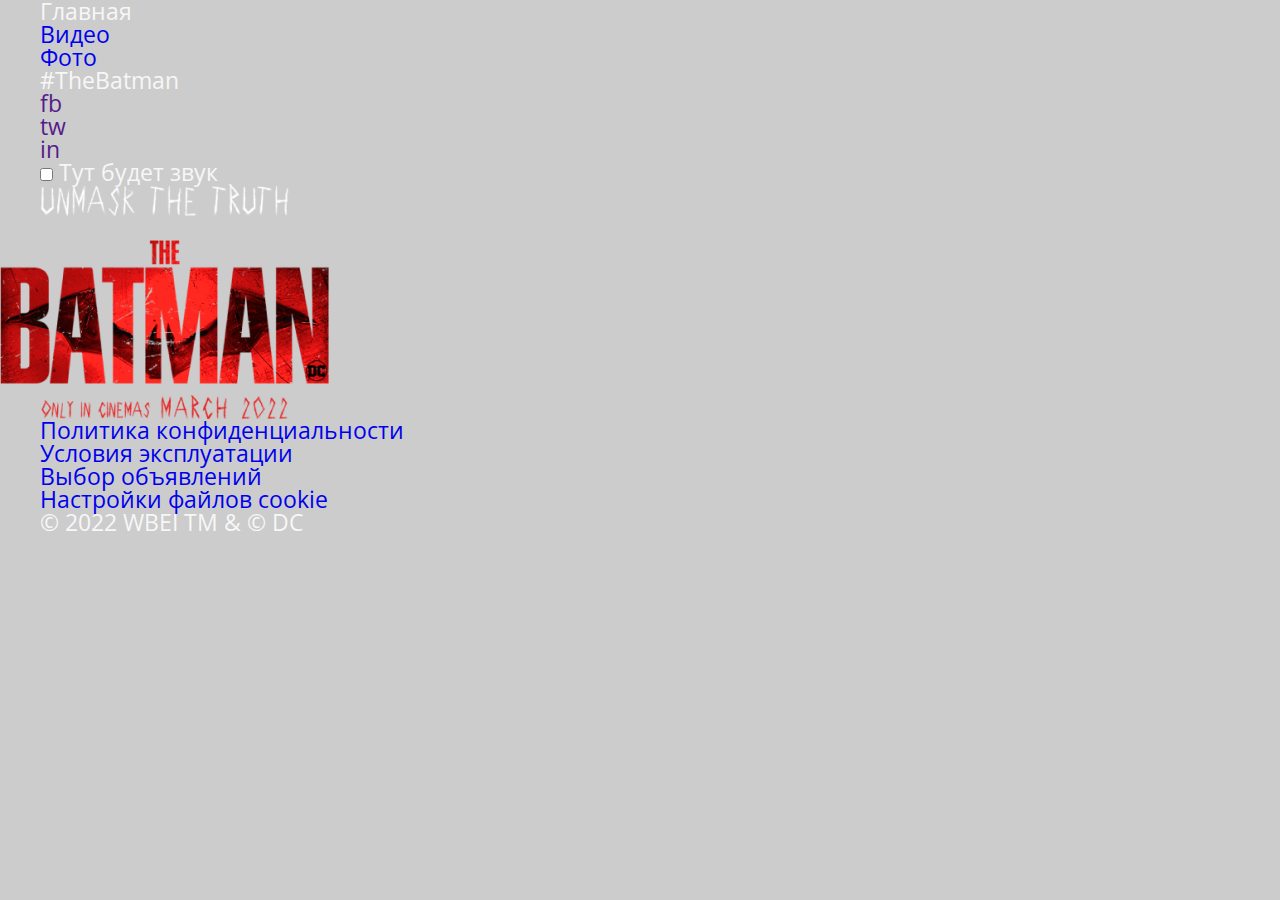
==== index.html @ 8228e829 "feat: add html to project" ====
<!DOCTYPE html>

<html lang="ru">

<head>
	<title>Batman</title>
	<meta name="viewport" content="width=device-width, initial-scale=1.0" />
	<link href="https://fonts.googleapis.com/css?family=Open+Sans:regular&display=swap" rel="stylesheet" />
	<link href="https://fonts.googleapis.com/css?family=Roboto:regular&display=swap" rel="stylesheet" />
	<link rel="stylesheet" href="css/style.css">
	<meta charset="UTF-8">
</head>

<body>
	<div class="wrapper">


		<header class="header">
			<div class='header__container _container'>

				<div class="header__row">

					<nav class="header__navigation navigation">
						<ul class="navigation__list">
							<li class="navigation__item">
								<a class="navigation__link">Главная</a>
							</li>
							<li class="navigation__item">
								<a href="video.html" class="navigation__link">Видео</a>
							</li>
							<li class="navigation__item">
								<a href="photo.html" class="navigation__link">Фото</a>
							</li>
						</ul>

						<p class="header__hashtag">#TheBatman</p>

						<ul class="header__social social">
							<li class="social__item">
								<a href="" class="social__link">fb</a>
							</li>
							<li class="social__item">
								<a href="" class="social__link">tw</a>
							</li>
							<li class="social__item">
								<a href="" class="social__link">in</a>
							</li>
						</ul>
					</nav>

					<div class="mute">
						<input class="mute__checkbox" type="checkbox" id="mute">
						<label class="mute__label" for="mute">Тут будет звук</label>
						<!-- ! в for лэйбла записывается id того инпута, с которым хотим связать лэйбл -->
					</div>

				</div>

			</div>
		</header>


		<main class="main">

			<img class="main__logo" src="img/main-logo.png" alt="logo for movie" width="329" height="235">


			<!-- <div class="main__background _ibg">
				<img src="" alt="">
			</div> -->
		</main>


		<footer class="footer">

			<div class='footer__container _container'>
				<div class="footer__row">

					<ul class="footer__list">
						<li class="footer__item">
							<a href="#" class="footer__link">Политика конфиденциальности</a>
						</li>
						<li class="footer__item">
							<a href="#" class="footer__link">Условия эксплуатации</a>
						</li>
						<li class="footer__item">
							<a href="#" class="footer__link">Выбор объявлений</a>
						</li>
						<li class="footer__item">
							<a href="#" class="footer__link">Настройки файлов cookie</a>
						</li>
					</ul>

					<p class="footer__copyright">© 2022 WBEI TM & © DC</p>

				</div>
			</div>

		</footer>


	</div>

	<script src="js/script.js"></script>

</body>

</html>
---- css/style.css ----
* {
  padding: 0;
  margin: 0;
  border: 0;
}

*,
*:before,
*:after {
  -webkit-box-sizing: border-box;
  box-sizing: border-box;
}

:focus,
:active {
  outline: none;
}

a:focus,
a:active {
  outline: none;
}

nav,
footer,
header,
aside {
  display: block;
}

html,
body {
  height: 100%;
  width: 100%;
  font-size: 100%;
  line-height: 1;
  font-size: 14px;
  -ms-text-size-adjust: 100%;
  -moz-text-size-adjust: 100%;
  -webkit-text-size-adjust: 100%;
}

input,
button,
textarea {
  font-family: inherit;
}

input::-ms-clear {
  display: none;
}

button {
  cursor: pointer;
}

button::-moz-focus-inner {
  padding: 0;
  border: 0;
}

a,
a:visited {
  text-decoration: none;
}

a:hover {
  text-decoration: none;
}

ul li {
  list-style: none;
}

img {
  vertical-align: top;
}

h1,
h2,
h3,
h4,
h5,
h6 {
  font-size: inherit;
  font-weight: inherit;
}

/*--------------------*/
body {
  height: 100%;
  line-height: 1;
  font-size: 23px;
  font-weight: 400;
  color: #f7f7f7;
  font-family: "Open Sans";
  background: #cccccc;
}

body._lock {
  overflow: hidden;
}

.wrapper {
  width: 100%;
  min-height: 100%;
  overflow: hidden;
  display: -webkit-box;
  display: -ms-flexbox;
  display: flex;
  -webkit-box-orient: vertical;
  -webkit-box-direction: normal;
  -ms-flex-direction: column;
  flex-direction: column;
}

._container {
  max-width: 1200px;
  padding: 0px 15px;
  margin: 0px auto;
  -webkit-box-sizing: content-box;
  box-sizing: content-box;
}

._ibg {
  position: relative;
}

._ibg img {
  position: absolute;
  width: 100%;
  height: 100%;
  top: 0;
  left: 0;
  -o-object-fit: cover;
  object-fit: cover;
}
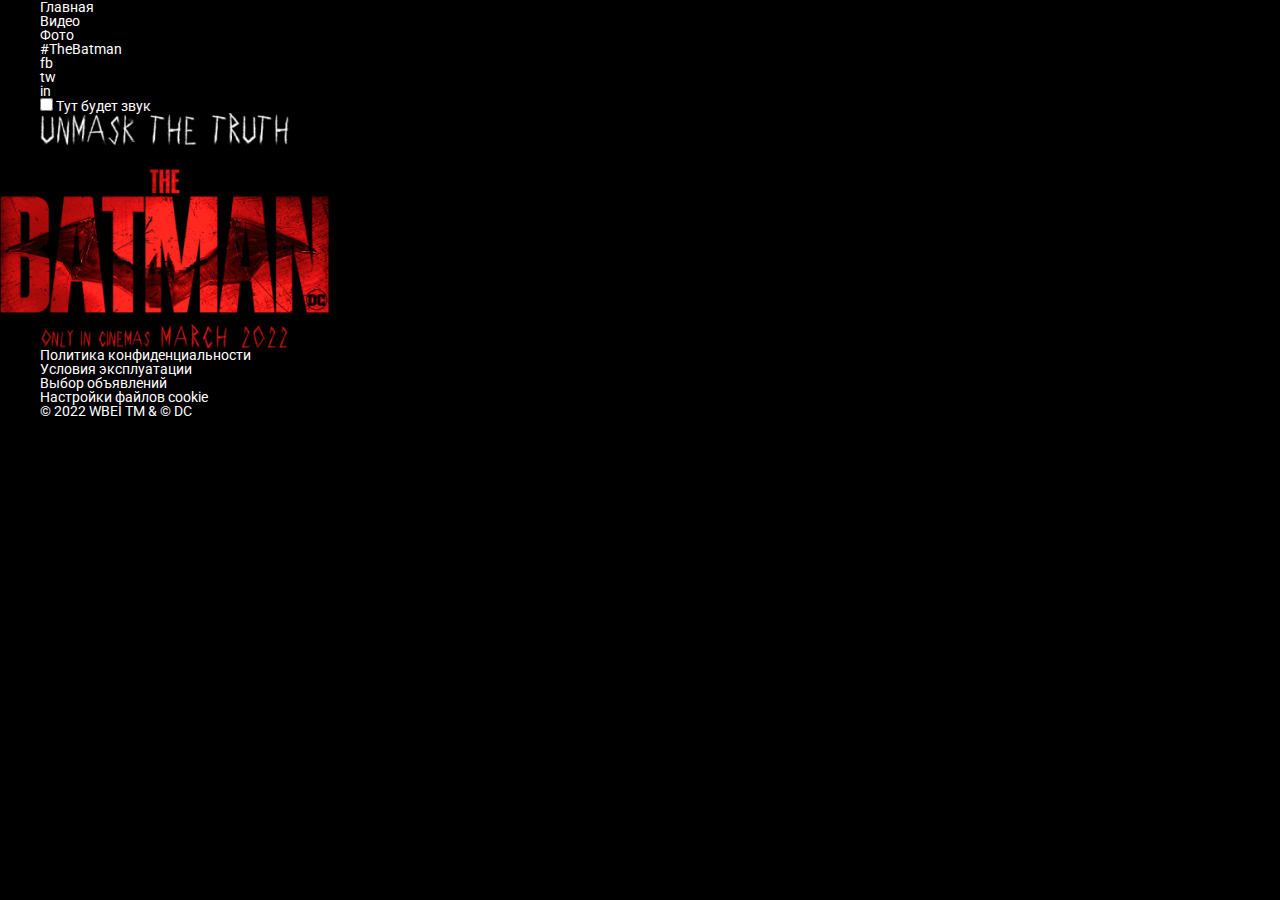
==== commit d00ef055: "feat: start CSS" ====
--- a/index.html
+++ b/index.html
@@ -6,7 +6,7 @@
 	<title>Batman</title>
 	<meta name="viewport" content="width=device-width, initial-scale=1.0" />
 	<link href="https://fonts.googleapis.com/css?family=Open+Sans:regular&display=swap" rel="stylesheet" />
-	<link href="https://fonts.googleapis.com/css?family=Roboto:regular&display=swap" rel="stylesheet" />
+	<link href="https://fonts.googleapis.com/css?family=Roboto:regular,500&display=swap" rel="stylesheet" />
 	<link rel="stylesheet" href="css/style.css">
 	<meta charset="UTF-8">
 </head>
--- a/css/style.css
+++ b/css/style.css
@@ -4,32 +4,24 @@
   border: 0;
 }
 
-*,
-*:before,
-*:after {
+*, *:before, *:after {
   -webkit-box-sizing: border-box;
   box-sizing: border-box;
 }
 
-:focus,
-:active {
+:focus, :active {
   outline: none;
 }
 
-a:focus,
-a:active {
+a:focus, a:active {
   outline: none;
 }
 
-nav,
-footer,
-header,
-aside {
+nav, footer, header, aside {
   display: block;
 }
 
-html,
-body {
+html, body {
   height: 100%;
   width: 100%;
   font-size: 100%;
@@ -40,9 +32,7 @@
   -webkit-text-size-adjust: 100%;
 }
 
-input,
-button,
-textarea {
+input, button, textarea {
   font-family: inherit;
 }
 
@@ -59,8 +49,7 @@
   border: 0;
 }
 
-a,
-a:visited {
+a, a:visited {
   text-decoration: none;
 }
 
@@ -76,12 +65,7 @@
   vertical-align: top;
 }
 
-h1,
-h2,
-h3,
-h4,
-h5,
-h6 {
+h1, h2, h3, h4, h5, h6 {
   font-size: inherit;
   font-weight: inherit;
 }
@@ -89,16 +73,22 @@
 /*--------------------*/
 body {
   height: 100%;
+  min-width: 320px;
   line-height: 1;
-  font-size: 23px;
+  font-size: 14px;
   font-weight: 400;
-  color: #f7f7f7;
-  font-family: "Open Sans";
-  background: #cccccc;
+  font-family: Roboto, sans-serif;
+  color: #ffffff;
+  background-color: #000000;
 }
 
-body._lock {
-  overflow: hidden;
+img {
+  max-width: 100%;
+  height: auto;
+}
+
+a {
+  color: inherit;
 }
 
 .wrapper {
@@ -110,8 +100,8 @@
   display: flex;
   -webkit-box-orient: vertical;
   -webkit-box-direction: normal;
-  -ms-flex-direction: column;
-  flex-direction: column;
+      -ms-flex-direction: column;
+          flex-direction: column;
 }
 
 ._container {
@@ -119,19 +109,5 @@
   padding: 0px 15px;
   margin: 0px auto;
   -webkit-box-sizing: content-box;
-  box-sizing: content-box;
+          box-sizing: content-box;
 }
-
-._ibg {
-  position: relative;
-}
-
-._ibg img {
-  position: absolute;
-  width: 100%;
-  height: 100%;
-  top: 0;
-  left: 0;
-  -o-object-fit: cover;
-  object-fit: cover;
-}
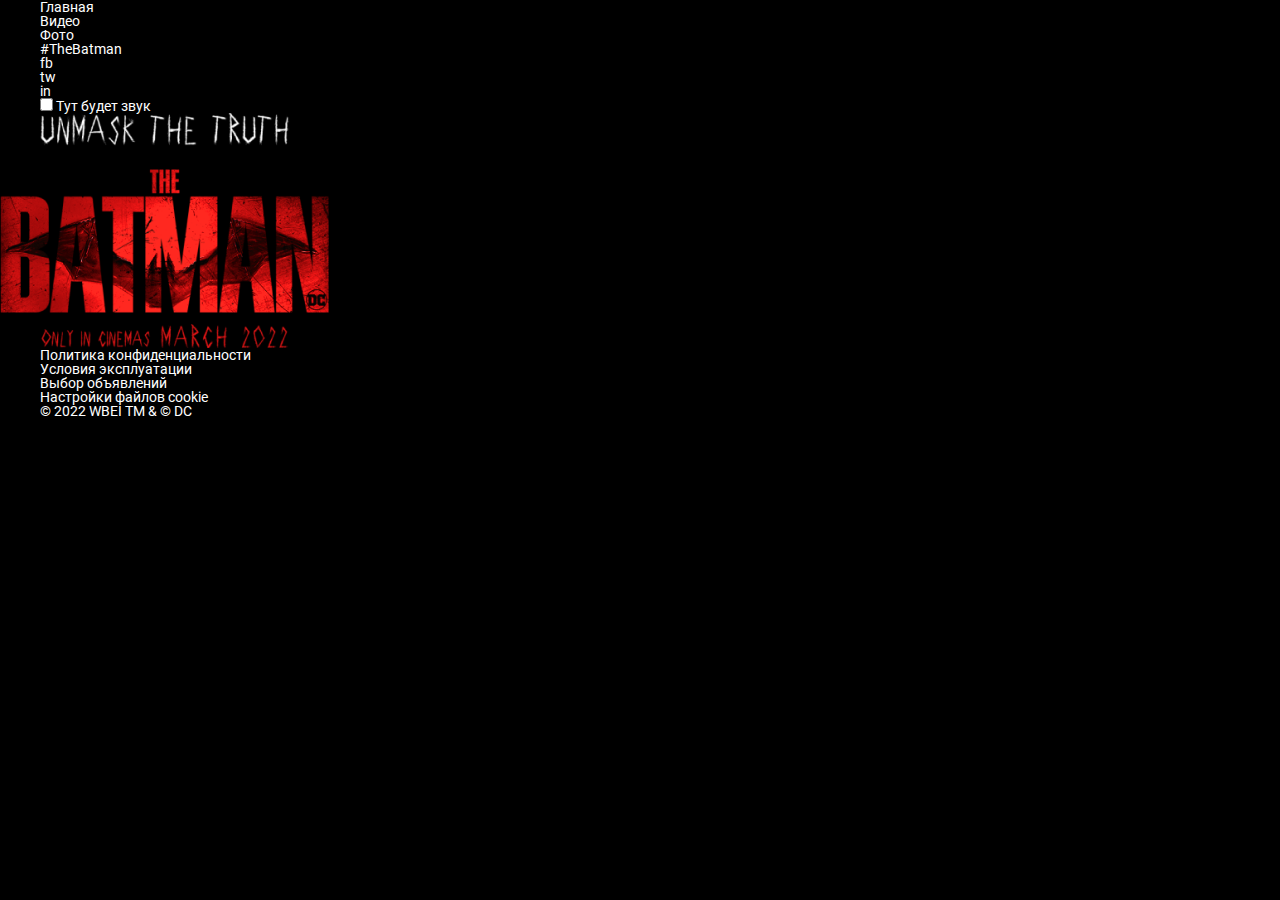
==== commit 65a4d587: "feat: change the way to plug in fonts, add preload for fonts" ====
--- a/index.html
+++ b/index.html
@@ -5,10 +5,12 @@
 <head>
 	<title>Batman</title>
 	<meta name="viewport" content="width=device-width, initial-scale=1.0" />
-	<link href="https://fonts.googleapis.com/css?family=Open+Sans:regular&display=swap" rel="stylesheet" />
-	<link href="https://fonts.googleapis.com/css?family=Roboto:regular,500&display=swap" rel="stylesheet" />
+	<meta charset="UTF-8">
+	<!-- <link href="https://fonts.googleapis.com/css?family=Roboto:regular,500&display=swap" rel="stylesheet" /> -->
 	<link rel="stylesheet" href="css/style.css">
-	<meta charset="UTF-8">
+
+	<link rel="preload" href="fonts/roboto-v29-latin_cyrillic-regular.woff2	" as="font" type="font/woff2" crossorigin>
+	<link rel="preload" href="fonts/roboto-v29-latin_cyrillic-500.woff2	" as="font" type="font/woff2" crossorigin>
 </head>
 
 <body>
@@ -37,13 +39,13 @@
 
 						<ul class="header__social social">
 							<li class="social__item">
-								<a href="" class="social__link">fb</a>
+								<a href="" class="social__link" aria-label="link to facebook">fb</a>
 							</li>
 							<li class="social__item">
-								<a href="" class="social__link">tw</a>
+								<a href="" class="social__link" aria-label="link to twitter">tw</a>
 							</li>
 							<li class="social__item">
-								<a href="" class="social__link">in</a>
+								<a href="" class="social__link" aria-label="link to instagram">in</a>
 							</li>
 						</ul>
 					</nav>
--- a/css/style.css
+++ b/css/style.css
@@ -1,3 +1,17 @@
+@font-face {
+  font-family: Roboto;
+  font-weight: 400;
+  font-display: swap;
+  src: local("Roboto"), url(../fonts/roboto-v29-latin_cyrillic-regular.woff2) format("woff2"), url(../fonts/roboto-v29-latin_cyrillic-regular.woff) format("woff");
+}
+
+@font-face {
+  font-family: Roboto;
+  font-weight: 500;
+  font-display: swap;
+  src: local("Roboto"), url(../fonts/roboto-v29-latin_cyrillic-500.woff2) format("woff2"), url(../fonts/roboto-v29-latin_cyrillic-500.woff) format("woff");
+}
+
 * {
   padding: 0;
   margin: 0;
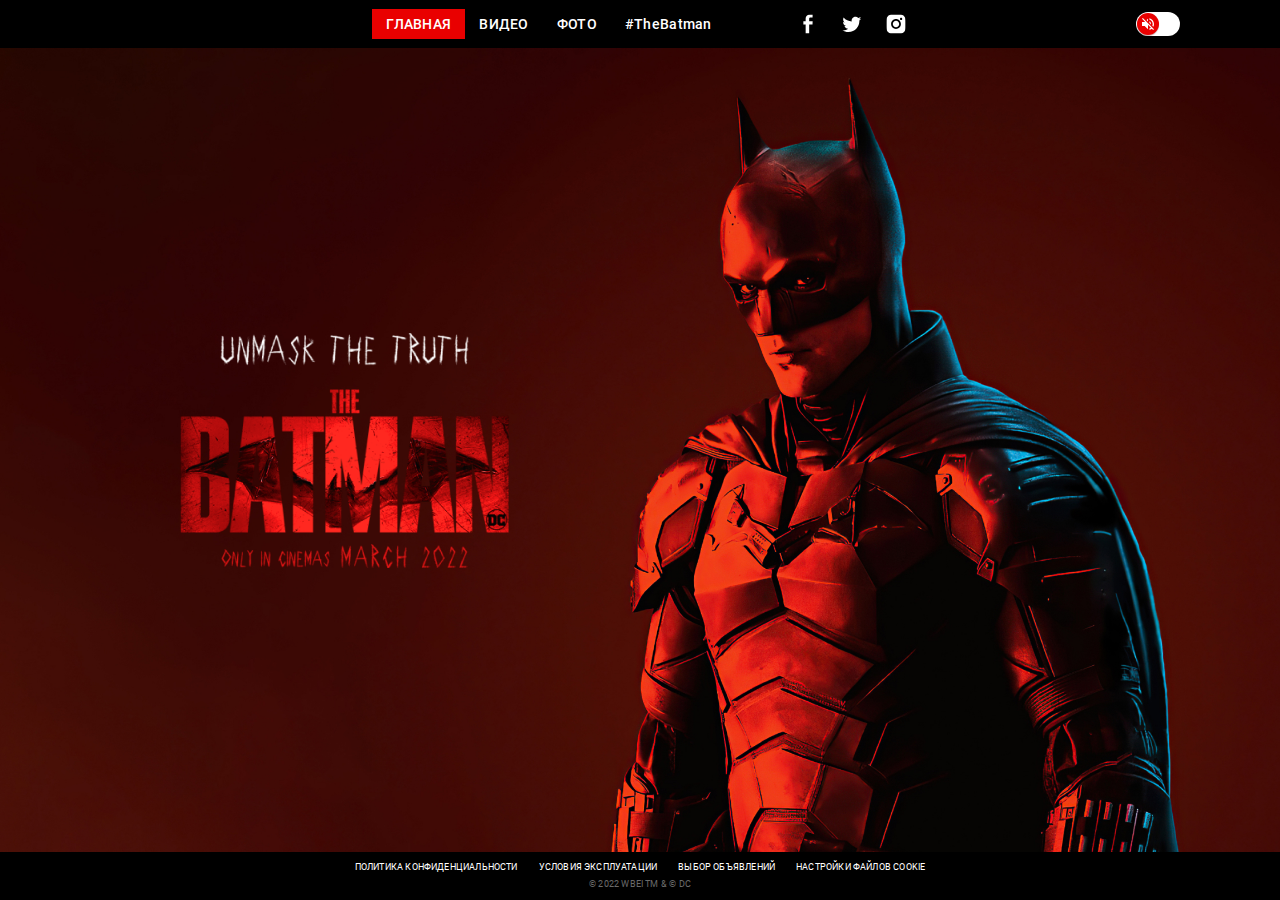
==== commit f3d70853: "feat: add CSS with adaptive" ====
--- a/index.html
+++ b/index.html
@@ -6,7 +6,6 @@
 	<title>Batman</title>
 	<meta name="viewport" content="width=device-width, initial-scale=1.0" />
 	<meta charset="UTF-8">
-	<!-- <link href="https://fonts.googleapis.com/css?family=Roboto:regular,500&display=swap" rel="stylesheet" /> -->
 	<link rel="stylesheet" href="css/style.css">
 
 	<link rel="preload" href="fonts/roboto-v29-latin_cyrillic-regular.woff2	" as="font" type="font/woff2" crossorigin>
@@ -22,10 +21,15 @@
 
 				<div class="header__row">
 
+					<button class="header__burger"></button>
+
 					<nav class="header__navigation navigation">
+
+						<button class="navigation__close"></button>
+
 						<ul class="navigation__list">
 							<li class="navigation__item">
-								<a class="navigation__link">Главная</a>
+								<a class="navigation__link navigation__link_active">Главная</a>
 							</li>
 							<li class="navigation__item">
 								<a href="video.html" class="navigation__link">Видео</a>
@@ -39,20 +43,59 @@
 
 						<ul class="header__social social">
 							<li class="social__item">
-								<a href="" class="social__link" aria-label="link to facebook">fb</a>
+								<a href="" class="social__link social__link_fb" aria-label="link to facebook"><svg
+										width="24" height="24" fill="currentColor" xmlns="http://www.w3.org/2000/svg">
+										<g clip-path="url(#a)">
+											<path
+												d="M9.65 21.6v-9.01H7.2V9.348h2.45v-2.77c0-2.178 1.448-4.177 4.784-4.177 1.35 0 2.35.126 2.35.126l-.08 3.029s-1.018-.01-2.13-.01c-1.202 0-1.395.54-1.395 1.434v2.368H16.8l-.157 3.244h-3.464V21.6H9.651Z" />
+										</g>
+										<defs>
+											<clipPath id="a">
+												<path transform="translate(7.2 2.4)" d="M0 0h9.6v19.2H0z" />
+											</clipPath>
+										</defs>
+									</svg>
+								</a>
 							</li>
 							<li class="social__item">
-								<a href="" class="social__link" aria-label="link to twitter">tw</a>
+								<a href="" class="social__link social__link_tw" aria-label="link to twitter"><svg
+										width="24" height="24" viewBox="0 0 24 24" fill="currentColor"
+										xmlns="http://www.w3.org/2000/svg">
+										<g clip-path="url(#clip0_218_273)">
+											<path
+												d="M21.3013 6.52138C20.6042 6.83024 19.8554 7.03894 19.0682 7.13327C19.8805 6.64725 20.4881 5.88232 20.7778 4.9812C20.0147 5.43448 19.1795 5.75354 18.3086 5.92451C17.7229 5.29914 16.9471 4.88464 16.1017 4.74535C15.2563 4.60607 14.3885 4.74979 13.6331 5.15421C12.8778 5.55863 12.2771 6.20112 11.9243 6.98193C11.5715 7.76274 11.4863 8.63818 11.6821 9.47233C10.1358 9.39469 8.6231 8.99279 7.2422 8.2927C5.8613 7.59262 4.64303 6.61 3.66647 5.40861C3.33256 5.98461 3.14056 6.65244 3.14056 7.36367C3.14019 8.00395 3.29786 8.63441 3.59959 9.19913C3.90132 9.76386 4.33777 10.2454 4.87023 10.601C4.25272 10.5813 3.64883 10.4145 3.10884 10.1143V10.1644C3.10877 11.0624 3.4194 11.9328 3.98802 12.6278C4.55663 13.3229 5.3482 13.7998 6.22842 13.9777C5.65558 14.1327 5.055 14.1555 4.47204 14.0444C4.72038 14.8171 5.20414 15.4928 5.85558 15.9769C6.50702 16.461 7.29353 16.7292 8.10501 16.7441C6.72748 17.8255 5.02624 18.4121 3.27496 18.4095C2.96474 18.4096 2.65478 18.3915 2.34668 18.3553C4.12433 19.4982 6.19364 20.1048 8.30703 20.1025C15.4611 20.1025 19.3721 14.1772 19.3721 9.03824C19.3721 8.87129 19.3679 8.70266 19.3604 8.53571C20.1211 7.98556 20.7778 7.30431 21.2996 6.52388L21.3013 6.52138Z" />
+										</g>
+										<defs>
+											<clipPath id="clip0_218_273">
+												<rect width="19.2" height="19.2"
+													transform="translate(2.3999 2.40002)" />
+											</clipPath>
+										</defs>
+									</svg></a>
 							</li>
 							<li class="social__item">
-								<a href="" class="social__link" aria-label="link to instagram">in</a>
+								<a href="" class="social__link social__link_inst" aria-label="link to instagram"><svg
+										width="24" height="24" viewBox="0 0 24 24" fill="currentColor"
+										xmlns="http://www.w3.org/2000/svg">
+										<g clip-path="url(#clip0_218_278)">
+											<path
+												d="M12 8.81005C10.2435 8.81005 8.81004 10.2435 8.81004 12C8.81004 13.7566 10.2435 15.19 12 15.19C13.7566 15.19 15.19 13.7566 15.19 12C15.19 10.2435 13.7566 8.81005 12 8.81005ZM21.5676 12C21.5676 10.6791 21.5796 9.37003 21.5054 8.05144C21.4312 6.51986 21.0818 5.16059 19.9619 4.04062C18.8395 2.91826 17.4826 2.57126 15.951 2.49708C14.63 2.42289 13.321 2.43485 12.0024 2.43485C10.6814 2.43485 9.37242 2.42289 8.05382 2.49708C6.52224 2.57126 5.16297 2.92065 4.043 4.04062C2.92064 5.16298 2.57364 6.51986 2.49946 8.05144C2.42527 9.37243 2.43724 10.6814 2.43724 12C2.43724 13.3186 2.42527 14.6301 2.49946 15.9486C2.57364 17.4802 2.92303 18.8395 4.043 19.9595C5.16536 21.0818 6.52224 21.4288 8.05382 21.503C9.37481 21.5772 10.6838 21.5652 12.0024 21.5652C13.3234 21.5652 14.6324 21.5772 15.951 21.503C17.4826 21.4288 18.8419 21.0794 19.9619 19.9595C21.0842 18.8371 21.4312 17.4802 21.5054 15.9486C21.582 14.6301 21.5676 13.321 21.5676 12ZM12 16.9083C9.28387 16.9083 7.0918 14.7162 7.0918 12C7.0918 9.28388 9.28387 7.09181 12 7.09181C14.7162 7.09181 16.9083 9.28388 16.9083 12C16.9083 14.7162 14.7162 16.9083 12 16.9083ZM17.1093 8.03708C16.4751 8.03708 15.963 7.52496 15.963 6.89079C15.963 6.25662 16.4751 5.7445 17.1093 5.7445C17.7435 5.7445 18.2556 6.25662 18.2556 6.89079C18.2558 7.04138 18.2262 7.19052 18.1687 7.32968C18.1112 7.46884 18.0267 7.59528 17.9203 7.70176C17.8138 7.80824 17.6873 7.89267 17.5482 7.95021C17.409 8.00775 17.2599 8.03727 17.1093 8.03708Z" />
+										</g>
+										<defs>
+											<clipPath id="clip0_218_278">
+												<rect width="19.2" height="19.2"
+													transform="translate(2.3999 2.40002)" />
+											</clipPath>
+										</defs>
+									</svg></a>
 							</li>
 						</ul>
+
 					</nav>
 
 					<div class="mute">
 						<input class="mute__checkbox" type="checkbox" id="mute">
-						<label class="mute__label" for="mute">Тут будет звук</label>
+						<label class="mute__label" for="mute"></label>
 						<!-- ! в for лэйбла записывается id того инпута, с которым хотим связать лэйбл -->
 					</div>
 
@@ -62,7 +105,7 @@
 		</header>
 
 
-		<main class="main">
+		<main class="main main_index">
 
 			<img class="main__logo" src="img/main-logo.png" alt="logo for movie" width="329" height="235">
 
--- a/css/style.css
+++ b/css/style.css
@@ -18,24 +18,32 @@
   border: 0;
 }
 
-*, *:before, *:after {
+*,
+*:before,
+*:after {
   -webkit-box-sizing: border-box;
   box-sizing: border-box;
 }
 
-:focus, :active {
+:focus,
+:active {
   outline: none;
 }
 
-a:focus, a:active {
+a:focus,
+a:active {
   outline: none;
 }
 
-nav, footer, header, aside {
+nav,
+footer,
+header,
+aside {
   display: block;
 }
 
-html, body {
+html,
+body {
   height: 100%;
   width: 100%;
   font-size: 100%;
@@ -46,7 +54,9 @@
   -webkit-text-size-adjust: 100%;
 }
 
-input, button, textarea {
+input,
+button,
+textarea {
   font-family: inherit;
 }
 
@@ -63,7 +73,9 @@
   border: 0;
 }
 
-a, a:visited {
+a,
+a:visited {
+  color: inherit;
   text-decoration: none;
 }
 
@@ -79,9 +91,15 @@
   vertical-align: top;
 }
 
-h1, h2, h3, h4, h5, h6 {
+h1,
+h2,
+h3,
+h4,
+h5,
+h6 {
   font-size: inherit;
   font-weight: inherit;
+  margin: 0;
 }
 
 /*--------------------*/
@@ -101,10 +119,6 @@
   height: auto;
 }
 
-a {
-  color: inherit;
-}
-
 .wrapper {
   width: 100%;
   min-height: 100%;
@@ -116,12 +130,367 @@
   -webkit-box-direction: normal;
       -ms-flex-direction: column;
           flex-direction: column;
-}
-
-._container {
-  max-width: 1200px;
-  padding: 0px 15px;
-  margin: 0px auto;
-  -webkit-box-sizing: content-box;
-          box-sizing: content-box;
-}
+  -webkit-box-pack: justify;
+      -ms-flex-pack: justify;
+          justify-content: space-between;
+}
+
+.header__row {
+  padding: 9px 0;
+  position: relative;
+}
+
+@media (max-width: 768px) {
+  .header__row {
+    display: -webkit-box;
+    display: -ms-flexbox;
+    display: flex;
+    -webkit-box-align: center;
+        -ms-flex-align: center;
+            align-items: center;
+    min-height: 50px;
+    padding-left: 20px;
+  }
+}
+
+.header__burger {
+  display: none;
+}
+
+@media (max-width: 768px) {
+  .header__burger {
+    display: block;
+    width: 20px;
+    height: 12px;
+    background-color: transparent;
+    background-image: url(../img/menu.svg);
+  }
+}
+
+.navigation__close {
+  display: none;
+}
+
+@media (max-width: 768px) {
+  .navigation__close {
+    display: block;
+    position: absolute;
+    top: 20px;
+    left: 20px;
+    width: 16px;
+    height: 16px;
+    background-image: url(../img/close.svg);
+    background-color: transparent;
+  }
+}
+
+.navigation {
+  display: -webkit-box;
+  display: -ms-flexbox;
+  display: flex;
+  -webkit-box-pack: center;
+      -ms-flex-pack: center;
+          justify-content: center;
+  -webkit-box-align: center;
+      -ms-flex-align: center;
+          align-items: center;
+  font-weight: 500;
+  line-height: 16px;
+  letter-spacing: 0.02em;
+}
+
+@media (max-width: 768px) {
+  .navigation {
+    position: fixed;
+    top: 0;
+    left: -100%;
+    bottom: 0;
+    width: 240px;
+    background: #260707;
+    -webkit-box-orient: vertical;
+    -webkit-box-direction: normal;
+        -ms-flex-direction: column;
+            flex-direction: column;
+    -webkit-box-pack: start;
+        -ms-flex-pack: start;
+            justify-content: flex-start;
+    -webkit-box-align: stretch;
+        -ms-flex-align: stretch;
+            align-items: stretch;
+    padding-top: 90px;
+    text-align: center;
+    -webkit-transition: left 0.3s ease-in-out;
+    transition: left 0.3s ease-in-out;
+  }
+}
+
+@media (max-width: 768px) {
+  .navigation_active {
+    left: 0;
+  }
+}
+
+.navigation__list {
+  display: -webkit-box;
+  display: -ms-flexbox;
+  display: flex;
+  text-transform: uppercase;
+}
+
+@media (max-width: 768px) {
+  .navigation__list {
+    -webkit-box-orient: vertical;
+    -webkit-box-direction: normal;
+        -ms-flex-direction: column;
+            flex-direction: column;
+  }
+}
+
+.navigation__link {
+  display: block;
+  padding: 7px 14px;
+}
+
+@media (max-width: 768px) {
+  .navigation__link {
+    padding: 12px;
+  }
+}
+
+.navigation__link_active {
+  background-color: #e90000;
+}
+
+.header__hashtag {
+  padding: 7px 14px;
+  margin-right: 70px;
+}
+
+@media (max-width: 768px) {
+  .header__hashtag {
+    margin-right: 0;
+    margin-bottom: 40px;
+  }
+}
+
+.social {
+  display: -webkit-box;
+  display: -ms-flexbox;
+  display: flex;
+}
+
+@media (max-width: 768px) {
+  .social {
+    -webkit-box-pack: center;
+        -ms-flex-pack: center;
+            justify-content: center;
+  }
+}
+
+.social__item {
+  margin-right: 20px;
+}
+
+.social__item:last-child {
+  margin-right: 0;
+}
+
+.social__link {
+  display: block;
+  width: 24px;
+  height: 24px;
+  -webkit-transition: color 0.3s ease-in-out;
+  transition: color 0.3s ease-in-out;
+  color: #ffffff;
+}
+
+.social__link_fb:hover {
+  color: #e90000;
+}
+
+.social__link_tw:hover {
+  color: #e90000;
+}
+
+.social__link_inst:hover {
+  color: #e90000;
+}
+
+.mute {
+  position: absolute;
+  right: 100px;
+  top: 50%;
+  -webkit-transform: translateY(-50%);
+          transform: translateY(-50%);
+  width: 44px;
+  height: 24px;
+  overflow: hidden;
+  background: #ffffff;
+  border-radius: 30px;
+}
+
+@media (max-width: 1024px) {
+  .mute {
+    right: 20px;
+  }
+}
+
+.mute__checkbox {
+  position: relative;
+  width: 100%;
+  height: 100%;
+  padding: 0;
+  margin: 0;
+  opacity: 0;
+  cursor: pointer;
+  z-index: 3;
+}
+
+.mute__checkbox:checked + .mute__label::before {
+  left: -22px;
+}
+
+.mute__checkbox:checked + .mute__label::after {
+  right: 1px;
+}
+
+.mute__label::before, .mute__label::after {
+  content: "";
+  position: absolute;
+  top: 1px;
+  display: block;
+  width: 22px;
+  height: 22px;
+  border-radius: 50%;
+  background-color: #e90000;
+  -webkit-box-shadow: 0px 1px 1px rgba(69, 2, 2, 0.3);
+          box-shadow: 0px 1px 1px rgba(69, 2, 2, 0.3);
+  -webkit-transition: left 0.3s ease-in-out, right 0.3s ease-in-out;
+  transition: left 0.3s ease-in-out, right 0.3s ease-in-out;
+  background-position: center;
+  background-repeat: no-repeat;
+}
+
+.mute__label::before {
+  left: 1px;
+  background-image: url(../img/mute-volume_off.svg);
+}
+
+.mute__label::after {
+  right: -22px;
+  background-image: url(../img/mute-volume_up.svg);
+}
+
+.main {
+  -webkit-box-flex: 1;
+      -ms-flex-positive: 1;
+          flex-grow: 1;
+}
+
+.main_index {
+  display: -webkit-box;
+  display: -ms-flexbox;
+  display: flex;
+  -webkit-box-align: center;
+      -ms-flex-align: center;
+          align-items: center;
+  background-image: url(../img/main_index_bg.jpg);
+  background-position: top;
+  background-size: cover;
+  padding-left: 180px;
+}
+
+@media (max-width: 1024px) {
+  .main_index {
+    padding-left: 60px;
+  }
+}
+
+@media (max-width: 768px) {
+  .main_index {
+    padding-left: 20px;
+  }
+}
+
+@media (max-width: 580px) {
+  .main_index {
+    padding-left: 0px;
+    padding-bottom: 64px;
+    background-image: linear-gradient(0.11deg, rgba(0, 0, 0, 0.76) 32.14%, rgba(255, 0, 0, 0) 72.56%), url(../img/main_index_bg-mobile.jpg);
+    -webkit-box-align: end;
+        -ms-flex-align: end;
+            align-items: flex-end;
+    -webkit-box-pack: center;
+        -ms-flex-pack: center;
+            justify-content: center;
+  }
+}
+
+.main__logo {
+  -webkit-animation: zoomIn 1s;
+          animation: zoomIn 1s;
+}
+
+@-webkit-keyframes zoomIn {
+  from {
+    -webkit-transform: scale3d(0, 0, 0);
+            transform: scale3d(0, 0, 0);
+  }
+}
+
+@keyframes zoomIn {
+  from {
+    -webkit-transform: scale3d(0, 0, 0);
+            transform: scale3d(0, 0, 0);
+  }
+}
+
+@media (max-width: 768px) {
+  .main__logo {
+    width: 230px;
+  }
+}
+
+@media (max-width: 580px) {
+  .main__logo {
+    width: 125px;
+  }
+}
+
+.footer__row {
+  padding: 10px 20px;
+  display: -webkit-box;
+  display: -ms-flexbox;
+  display: flex;
+  -webkit-box-orient: vertical;
+  -webkit-box-direction: normal;
+      -ms-flex-direction: column;
+          flex-direction: column;
+  -webkit-box-align: center;
+      -ms-flex-align: center;
+          align-items: center;
+  font-size: 9px;
+  line-height: 11px;
+  letter-spacing: 0.02em;
+  text-transform: uppercase;
+  text-align: center;
+}
+
+@media (max-width: 580px) {
+  .footer__row {
+    font-size: 6px;
+    line-height: 7px;
+  }
+}
+
+.footer__list {
+  display: -webkit-box;
+  display: -ms-flexbox;
+  display: flex;
+  margin-bottom: 6px;
+  gap: 21px;
+}
+
+.footer__copyright {
+  color: #6a6a6a;
+}
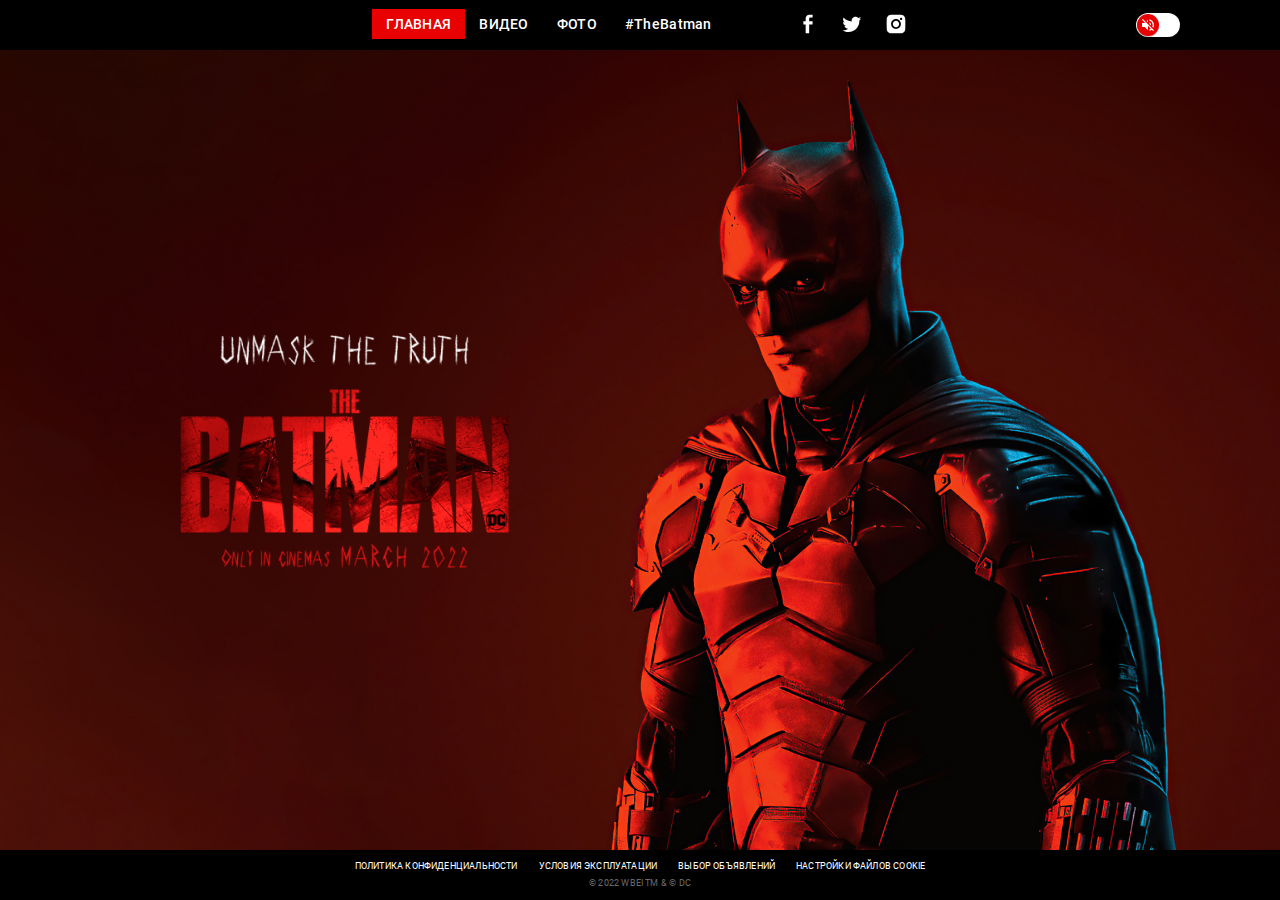
==== commit e1e9004c: "feat: add CSS for photo.html" ====
--- a/index.html
+++ b/index.html
@@ -32,10 +32,10 @@
 								<a class="navigation__link navigation__link_active">Главная</a>
 							</li>
 							<li class="navigation__item">
-								<a href="video.html" class="navigation__link">Видео</a>
+								<a class="navigation__link" href="video.html">Видео</a>
 							</li>
 							<li class="navigation__item">
-								<a href="photo.html" class="navigation__link">Фото</a>
+								<a class="navigation__link" href="photo.html">Фото</a>
 							</li>
 						</ul>
 
@@ -107,12 +107,8 @@
 
 		<main class="main main_index">
 
-			<img class="main__logo" src="img/main-logo.png" alt="logo for movie" width="329" height="235">
+			<img class="main__logo" src="img/main-logo.png" alt="логотип фильма" width="329" height="235">
 
-
-			<!-- <div class="main__background _ibg">
-				<img src="" alt="">
-			</div> -->
 		</main>
 
 
--- a/css/style.css
+++ b/css/style.css
@@ -136,6 +136,7 @@
 }
 
 .header__row {
+  height: 50px;
   padding: 9px 0;
   position: relative;
 }
@@ -385,6 +386,7 @@
   -webkit-box-flex: 1;
       -ms-flex-positive: 1;
           flex-grow: 1;
+  position: relative;
 }
 
 .main_index {
@@ -457,7 +459,67 @@
   }
 }
 
+.slider-main {
+  height: 100%;
+}
+
+.slider-main__item {
+  display: -webkit-box;
+  display: -ms-flexbox;
+  display: flex;
+  -webkit-box-align: center;
+      -ms-flex-align: center;
+          align-items: center;
+  -webkit-box-pack: justify;
+      -ms-flex-pack: justify;
+          justify-content: space-between;
+}
+
+.slider-main__image {
+  width: 100%;
+}
+
+.pagination {
+  position: absolute;
+  z-index: 400;
+  bottom: 0;
+  left: 0;
+  width: 100%;
+  min-height: 144px;
+  background-color: #000000;
+  padding-top: 12px;
+  padding-bottom: 17px;
+  padding-left: 20px;
+  padding-right: 20px;
+}
+
+.pagination__arrow {
+  display: block;
+  margin: 0 auto;
+  margin-bottom: 31px;
+  width: 0;
+  height: 0;
+  border-left: 7px solid transparent;
+  border-right: 7px solid transparent;
+  border-bottom: 7px solid transparent;
+  border-top: 7px solid #ffffff;
+  background-color: transparent;
+  -webkit-transition: border-color 0.3s ease-in-out;
+  transition: border-color 0.3s ease-in-out;
+}
+
+.pagination__arrow:hover {
+  border-top-color: #e90000;
+}
+
+.slider-thumbs {
+  max-width: 820px;
+}
+
 .footer__row {
+  height: 50px;
+  position: relative;
+  z-index: 500;
   padding: 10px 20px;
   display: -webkit-box;
   display: -ms-flexbox;
@@ -469,6 +531,9 @@
   -webkit-box-align: center;
       -ms-flex-align: center;
           align-items: center;
+  -webkit-box-pack: center;
+      -ms-flex-pack: center;
+          justify-content: center;
   font-size: 9px;
   line-height: 11px;
   letter-spacing: 0.02em;
